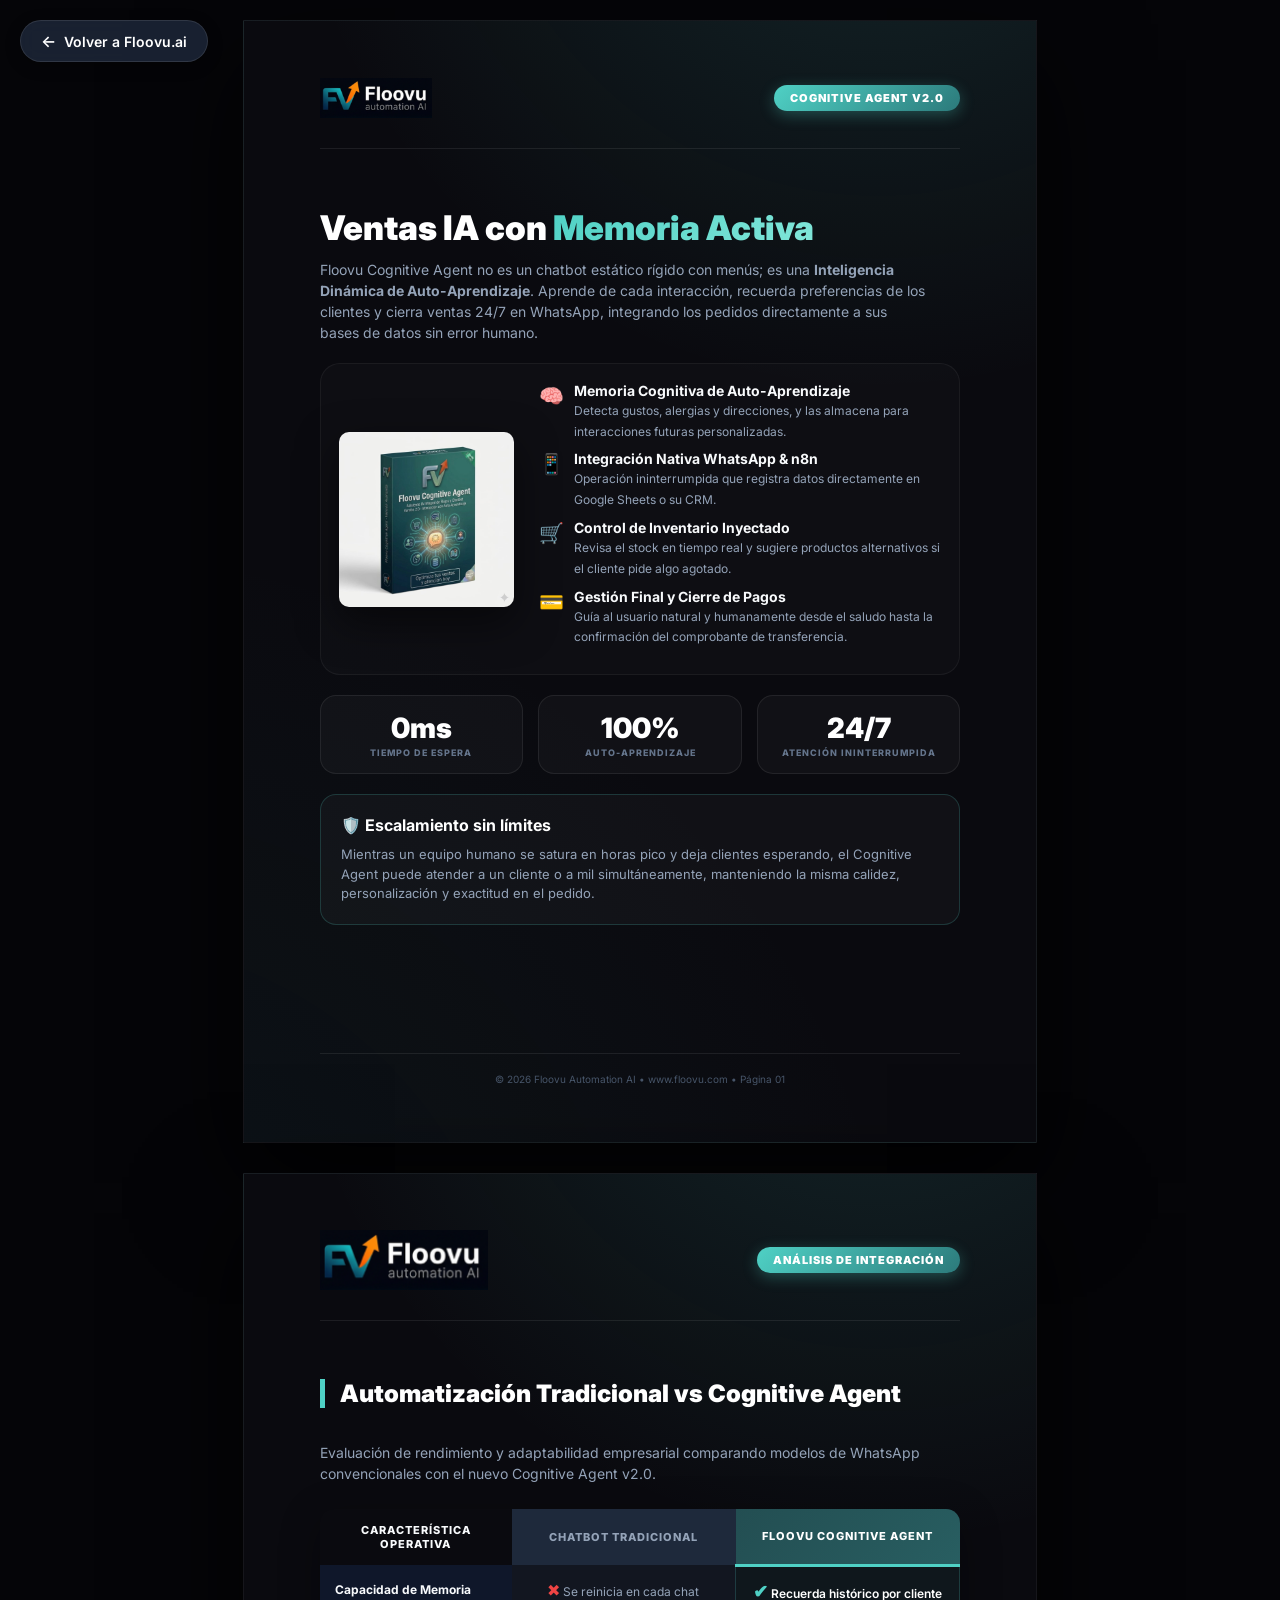
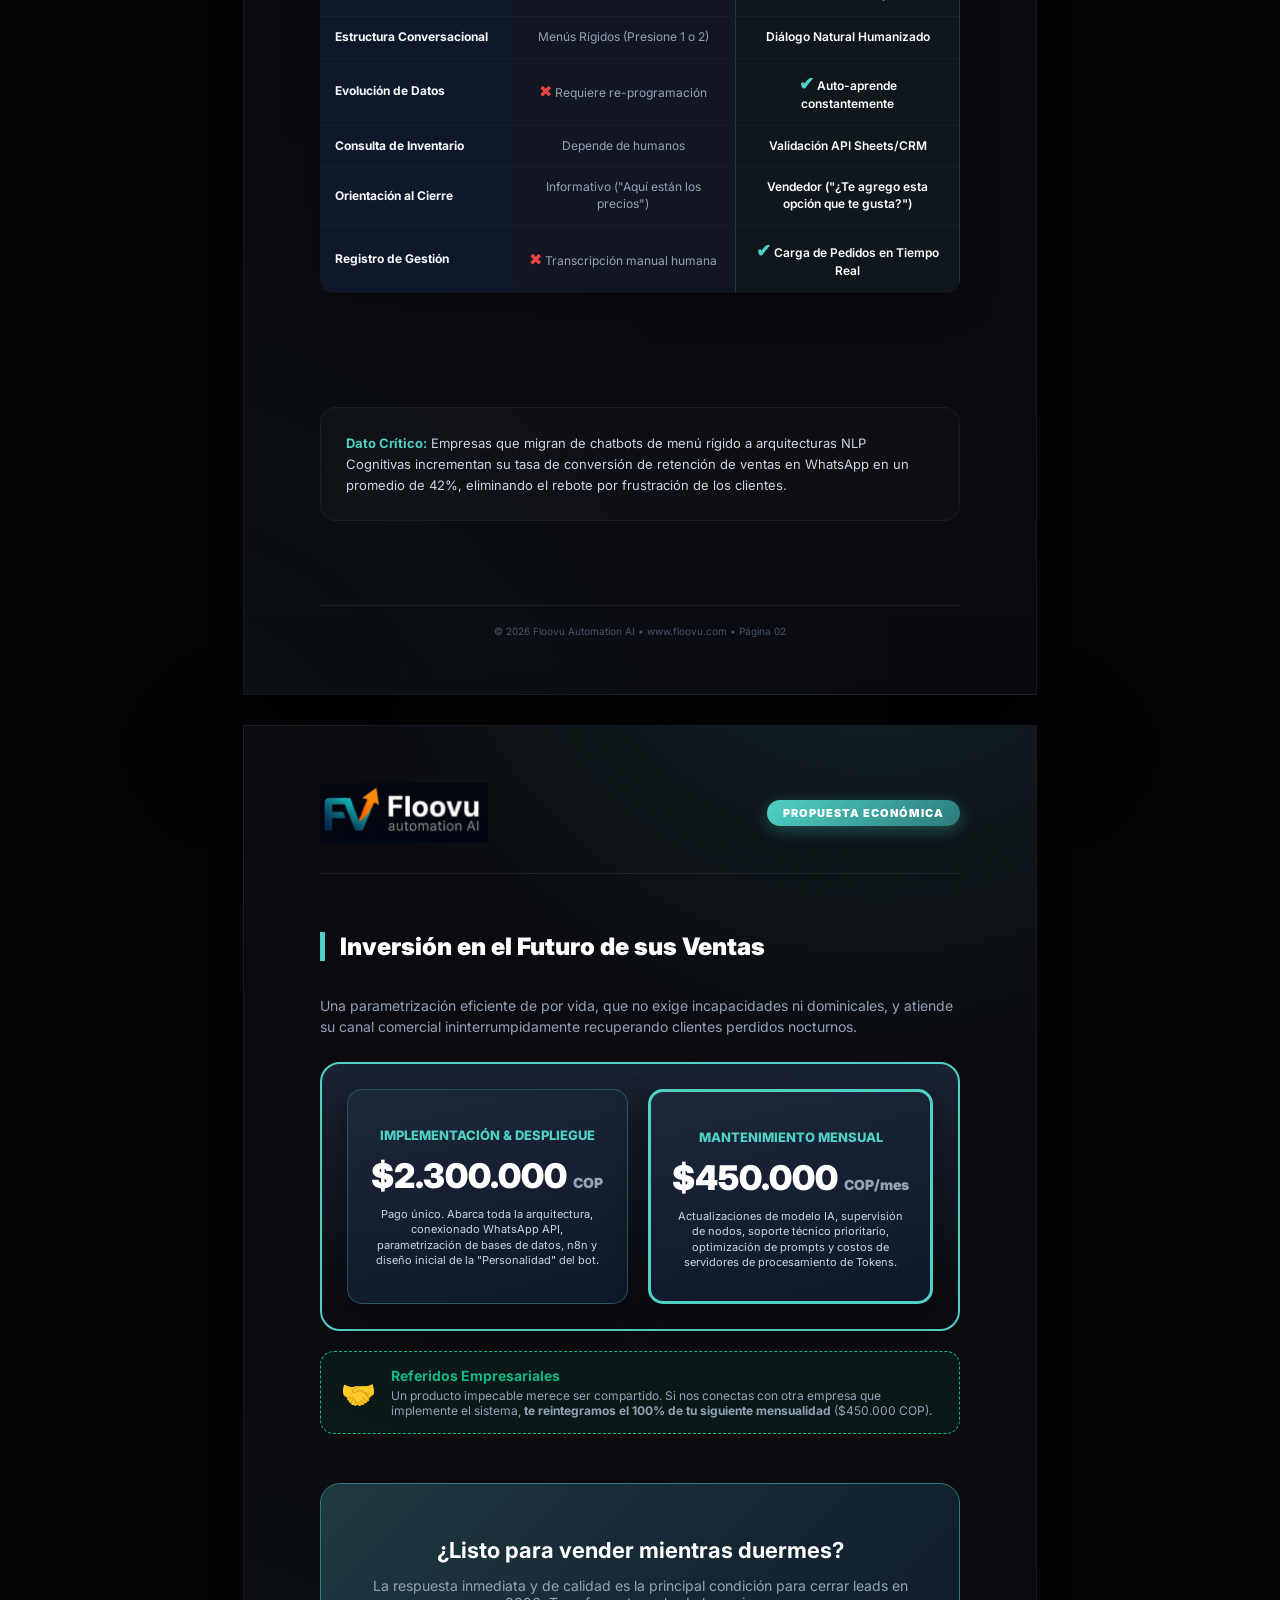
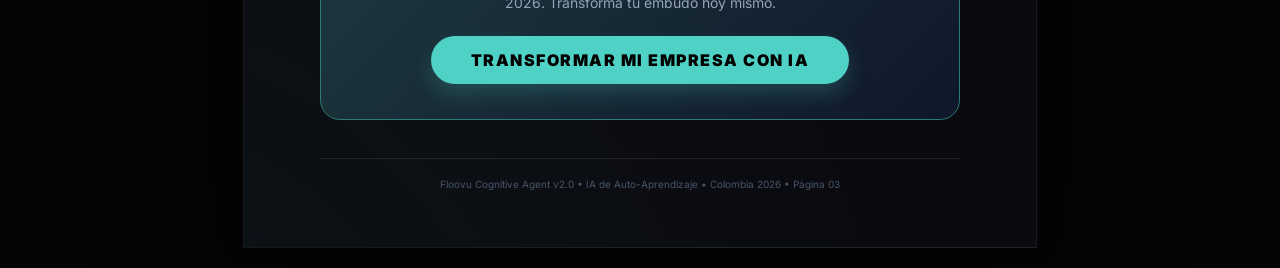
==== cognitive-agent.html @ 1f5cde5c "feat: añadir producto Cognitive Agent, nuevas imagenes, filtrar tarjetas interactivo en JS y espacia" ====
<!DOCTYPE html>
<html lang="es">

<head>
    <meta charset="UTF-8">
    <title>Floovu Cognitive Agent | Propuesta Comercial</title>
    <link rel="icon" type="image/png" href="images/favicon.png?v=2">
    <link rel="shortcut icon" href="images/favicon.png?v=2">
    <link rel="apple-touch-icon" href="images/favicon.png?v=2">
    <style>
        @import url('https://fonts.googleapis.com/css2?family=Inter:wght@300;400;600;700;800;900&display=swap');

        @page {
            size: A4;
            margin: 0;
        }

        * {
            box-sizing: border-box;
            -webkit-print-color-adjust: exact;
            print-color-adjust: exact;
        }

        body {
            margin: 0;
            padding: 20px;
            font-family: 'Inter', sans-serif;
            background-color: #050508;
            display: flex;
            flex-direction: column;
            align-items: center;
            gap: 30px;
        }

        .a4-container {
            width: 210mm;
            height: 297mm;
            background: #0a0a0f;
            position: relative;
            overflow: hidden;
            padding: 15mm 20mm;
            color: #e2e8f0;
            background-image:
                radial-gradient(circle at 80% -20%, rgba(79, 209, 197, 0.15) 0%, transparent 40%),
                radial-gradient(circle at -20% 120%, rgba(44, 122, 123, 0.1) 0%, transparent 50%);
            box-shadow: 0 40px 100px rgba(0, 0, 0, 0.8);
            page-break-after: always;
            break-after: page;
            display: flex;
            flex-direction: column;
            border: 1px solid rgba(255, 255, 255, 0.05);
        }

        .header {
            display: flex;
            justify-content: space-between;
            align-items: center;
            border-bottom: 1px solid rgba(255, 255, 255, 0.08);
            padding-bottom: 8mm;
            margin-bottom: 10mm;
        }

        .logo-main-img {
            height: 60px;
            width: auto;
            display: block;
        }

        .badge-pro {
            background: linear-gradient(135deg, #4FD1C5, #2C7A7B);
            color: #ffffff;
            padding: 6px 16px;
            border-radius: 30px;
            font-size: 11px;
            font-weight: 900;
            box-shadow: 0 4px 15px rgba(79, 209, 197, 0.3);
            letter-spacing: 1px;
            text-transform: uppercase;
        }

        .hero {
            margin-bottom: 20px;
        }

        .hero h1 {
            font-size: 34px;
            font-weight: 950;
            line-height: 1.1;
            margin-bottom: 12px;
            color: #ffffff;
        }

        .hero h1 span {
            background: linear-gradient(135deg, #4FD1C5, #81e6d9);
            -webkit-background-clip: text;
            background-clip: text;
            -webkit-text-fill-color: transparent;
        }

        .hero p {
            font-size: 14px;
            color: #94a3b8;
            max-width: 95%;
            line-height: 1.5;
            margin: 0;
        }

        .product-showcase {
            display: flex;
            gap: 25px;
            align-items: center;
            margin-bottom: 20px;
            background: rgba(255, 255, 255, 0.02);
            border: 1px solid rgba(255, 255, 255, 0.05);
            border-radius: 20px;
            padding: 18px;
        }

        .product-img {
            width: 175px;
            height: auto;
            border-radius: 10px;
            box-shadow: 0 15px 40px rgba(0, 0, 0, 0.5);
        }

        .features-list {
            flex: 1;
        }

        .feature-item {
            display: flex;
            align-items: flex-start;
            gap: 10px;
            margin-bottom: 10px;
        }

        .feature-icon {
            color: #4FD1C5;
            font-size: 20px;
            margin-top: 2px;
        }

        .feature-text b {
            color: #f8fafc;
            display: block;
            font-size: 14px;
        }

        .feature-text span {
            color: #94a3b8;
            font-size: 12px;
            line-height: 1.4;
        }

        .section-title {
            font-size: 24px;
            font-weight: 900;
            color: #ffffff;
            margin-bottom: 20px;
            border-left: 5px solid #4FD1C5;
            padding-left: 15px;
        }

        .comparison-table {
            width: 100%;
            border-collapse: collapse;
            border-radius: 14px;
            overflow: hidden;
            box-shadow: 0 10px 40px rgba(0, 0, 0, 0.3);
            margin-bottom: auto;
        }

        .comparison-table th {
            padding: 14px 10px;
            font-weight: 800;
            font-size: 11px;
            text-transform: uppercase;
            letter-spacing: 1px;
            text-align: center;
        }

        .comparison-table th.col-base {
            background: #1e293b;
            color: #94a3b8;
        }

        .comparison-table th.col-pro {
            background: linear-gradient(135deg, #234e52, #285e61);
            color: #ffffff;
            border-bottom: 3px solid #4FD1C5;
        }

        .comparison-table td {
            padding: 12px 15px;
            font-size: 12px;
            border-bottom: 1px solid rgba(255, 255, 255, 0.03);
            line-height: 1.4;
            vertical-align: middle;
        }

        .td-feature {
            background: #0f172a;
            color: #f8fafc;
            font-weight: 700;
            width: 30%;
        }

        .td-base {
            background: rgba(30, 41, 59, 0.4);
            color: #94a3b8;
            width: 35%;
            text-align: center;
        }

        .td-pro {
            background: rgba(35, 78, 82, 0.2);
            color: #ffffff;
            font-weight: 600;
            width: 35%;
            text-align: center;
            border-left: 1px solid rgba(79, 209, 197, 0.2);
            border-right: 1px solid rgba(79, 209, 197, 0.2);
        }

        .check-no {
            color: #ef4444;
            font-size: 16px;
        }

        .check-yes {
            color: #10b981;
            font-size: 16px;
        }

        .check-pro {
            color: #4FD1C5;
            font-size: 18px;
            font-weight: 900;
        }

        .metrics {
            display: flex;
            gap: 15px;
            margin-bottom: 20px;
        }

        .metric-card {
            background: rgba(255, 255, 255, 0.03);
            border: 1px solid rgba(255, 255, 255, 0.08);
            border-radius: 16px;
            padding: 15px;
            flex: 1;
            text-align: center;
        }

        .metric-card .value {
            font-size: 28px;
            font-weight: 900;
            color: #ffffff;
            margin-bottom: 2px;
        }

        .metric-card .label {
            font-size: 9px;
            color: #64748b;
            text-transform: uppercase;
            font-weight: 800;
            letter-spacing: 1px;
        }

        .pricing-section {
            background: linear-gradient(180deg, rgba(30, 41, 59, 0.8) 0%, rgba(15, 23, 42, 0) 100%);
            border: 2px solid #4FD1C5;
            border-radius: 20px;
            padding: 25px;
            margin-bottom: 20px;
            position: relative;
        }

        .pricing-grid {
            display: flex;
            gap: 20px;
        }

        .pricing-card {
            flex: 1;
            background: rgba(15, 23, 42, 0.7);
            border: 1px solid rgba(79, 209, 197, 0.3);
            border-radius: 15px;
            padding: 20px;
            text-align: center;
        }

        .pricing-card.main {
            background: linear-gradient(165deg, rgba(30, 41, 59, 0.9), rgba(15, 23, 42, 1));
            box-shadow: 0 10px 30px rgba(0, 0, 0, 0.4);
        }

        .pricing-card h4 {
            color: #4FD1C5;
            font-size: 13px;
            text-transform: uppercase;
            margin-bottom: 12px;
            font-weight: 800;
        }

        .pricing-price {
            font-size: 34px;
            font-weight: 950;
            color: #ffffff;
            margin-bottom: 10px;
        }

        .pricing-price span {
            font-size: 14px;
            color: #94a3b8;
        }

        .pricing-desc {
            font-size: 11px;
            color: #cbd5e1;
            line-height: 1.4;
        }

        .referral-box {
            background: rgba(16, 185, 129, 0.08);
            border: 1px dashed #10b981;
            border-radius: 14px;
            padding: 15px 20px;
            display: flex;
            align-items: center;
            gap: 15px;
            margin-bottom: 20px;
        }

        .footer {
            margin-top: auto;
            text-align: center;
            padding-top: 5mm;
            border-top: 1px solid rgba(255, 255, 255, 0.08);
            font-size: 10px;
            color: #475569;
        }

        @media print {
            body {
                padding: 0;
                background-color: transparent;
            }

            .a4-container {
                box-shadow: none;
            }
        }
    </style>
</head>

<body>

    <!-- ==================== PÁGINA 1: PRESENTACIÓN Y FEATURES ==================== -->
    <div class="a4-container">

        <!-- Botón Volver Flotante -->
        <a href="index.html"
            style="position: fixed; top: 20px; left: 20px; z-index: 1000; background: rgba(30, 41, 59, 0.8); backdrop-filter: blur(10px); color: #fff; padding: 10px 20px; border-radius: 50px; text-decoration: none; font-size: 14px; font-weight: 600; border: 1px solid rgba(255, 255, 255, 0.1); display: flex; align-items: center; gap: 8px; box-shadow: 0 4px 15px rgba(0,0,0,0.3); transition: all 0.3s;"
            onmouseover="this.style.background='rgba(44, 122, 123, 0.4)'; this.style.borderColor='rgba(79, 209, 197, 0.4)';"
            onmouseout="this.style.background='rgba(30, 41, 59, 0.8)'; this.style.borderColor='rgba(255, 255, 255, 0.1)';">
            <span style="font-size: 16px;">←</span> Volver a Floovu.ai
        </a>

        <div class="header">
            <img src="images/logo.png" alt="Floovu AI" class="logo-main-img" style="height: 40px; width: auto;">
            <span class="badge-pro">Cognitive Agent v2.0</span>
        </div>

        <div class="hero">
            <h1>Ventas IA con <span>Memoria Activa</span></h1>
            <p>Floovu Cognitive Agent no es un chatbot estático rígido con menús; es una <b>Inteligencia Dinámica de Auto-Aprendizaje</b>. Aprende de cada interacción, recuerda preferencias de los clientes y cierra ventas 24/7 en WhatsApp, integrando los pedidos directamente a sus bases de datos sin error humano.</p>
        </div>

        <div class="product-showcase">
            <img src="images/cognitive-agent.jpg" alt="Floovu Cognitive Agent" class="product-img" />
            <div class="features-list">
                <div class="feature-item">
                    <span class="feature-icon">🧠</span>
                    <div class="feature-text">
                        <b>Memoria Cognitiva de Auto-Aprendizaje</b>
                        <span>Detecta gustos, alergias y direcciones, y las almacena para interacciones futuras personalizadas.</span>
                    </div>
                </div>
                <div class="feature-item">
                    <span class="feature-icon">📱</span>
                    <div class="feature-text">
                        <b>Integración Nativa WhatsApp & n8n</b>
                        <span>Operación ininterrumpida que registra datos directamente en Google Sheets o su CRM.</span>
                    </div>
                </div>
                <div class="feature-item">
                    <span class="feature-icon">🛒</span>
                    <div class="feature-text">
                        <b>Control de Inventario Inyectado</b>
                        <span>Revisa el stock en tiempo real y sugiere productos alternativos si el cliente pide algo agotado.</span>
                    </div>
                </div>
                <div class="feature-item">
                    <span class="feature-icon">💳</span>
                    <div class="feature-text">
                        <b>Gestión Final y Cierre de Pagos</b>
                        <span>Guía al usuario natural y humanamente desde el saludo hasta la confirmación del comprobante de transferencia.</span>
                    </div>
                </div>
            </div>
        </div>

        <div class="metrics">
            <div class="metric-card">
                <div class="value">0ms</div>
                <div class="label">Tiempo de Espera</div>
            </div>
            <div class="metric-card">
                <div class="value">100%</div>
                <div class="label">Auto-Aprendizaje</div>
            </div>
            <div class="metric-card">
                <div class="value">24/7</div>
                <div class="label">Atención Ininterrumpida</div>
            </div>
        </div>

        <div
            style="background: rgba(255,255,255,0.03); padding: 20px; border-radius: 16px; border: 1px solid rgba(79, 209, 197, 0.2);">
            <h3 style="color: #ffffff; font-size: 16px; margin: 0 0 10px 0;">🛡️ Escalamiento sin límites</h3>
            <p style="font-size: 13px; color: #94a3b8; line-height: 1.5; margin: 0;">
                Mientras un equipo humano se satura en horas pico y deja clientes esperando, el Cognitive Agent puede atender a un cliente o a mil simultáneamente, manteniendo la misma calidez, personalización y exactitud en el pedido.
            </p>
        </div>

        <div class="footer" style="margin-top: auto;">
            © 2026 Floovu Automation AI • www.floovu.com • Página 01
        </div>
    </div>

    <!-- ==================== PÁGINA 2: COMPARATIVA ==================== -->
    <div class="a4-container">
        <div class="header">
            <img src="images/logo.png" alt="Floovu AI" class="logo-main-img" style="height: 60px; width: auto;">
            <span class="badge-pro">Análisis de Integración</span>
        </div>

        <h2 class="section-title">Automatización Tradicional vs Cognitive Agent</h2>
        <p style="color: #94a3b8; font-size: 14px; margin-bottom: 25px; line-height: 1.5;">Evaluación de rendimiento y adaptabilidad empresarial comparando modelos de WhatsApp convencionales con el nuevo Cognitive Agent v2.0.</p>

        <table class="comparison-table">
            <thead>
                <tr>
                    <th class="td-feature" style="background: transparent;">Característica Operativa</th>
                    <th class="col-base">Chatbot Tradicional</th>
                    <th class="col-pro">Floovu Cognitive Agent</th>
                </tr>
            </thead>
            <tbody>
                <tr>
                    <td class="td-feature">Capacidad de Memoria</td>
                    <td class="td-base"><span class="check-no">✖</span> Se reinicia en cada chat</td>
                    <td class="td-pro"><span class="check-pro">✔</span> Recuerda histórico por cliente</td>
                </tr>
                <tr>
                    <td class="td-feature">Estructura Conversacional</td>
                    <td class="td-base">Menús Rígidos (Presione 1 o 2)</td>
                    <td class="td-pro">Diálogo Natural Humanizado</td>
                </tr>
                <tr>
                    <td class="td-feature">Evolución de Datos</td>
                    <td class="td-base"><span class="check-no">✖</span> Requiere re-programación</td>
                    <td class="td-pro"><span class="check-pro">✔</span> Auto-aprende constantemente</td>
                </tr>
                <tr>
                    <td class="td-feature">Consulta de Inventario</td>
                    <td class="td-base">Depende de humanos</td>
                    <td class="td-pro">Validación API Sheets/CRM</td>
                </tr>
                <tr>
                    <td class="td-feature">Orientación al Cierre</td>
                    <td class="td-base">Informativo ("Aquí están los precios")</td>
                    <td class="td-pro">Vendedor ("¿Te agrego esta opción que te gusta?")</td>
                </tr>
                <tr>
                    <td class="td-feature">Registro de Gestión</td>
                    <td class="td-base"><span class="check-no">✖</span> Transcripción manual humana</td>
                    <td class="td-pro"><span class="check-pro">✔</span> Carga de Pedidos en Tiempo Real</td>
                </tr>
            </tbody>
        </table>

        <div
            style="margin-top: 30px; background: rgba(255,255,255,0.02); border: 1px solid rgba(255,255,255,0.05); padding: 25px; border-radius: 16px;">
            <p style="color: #cbd5e1; font-size: 13px; line-height: 1.6; margin: 0;">
                <b style="color: #4FD1C5;">Dato Crítico:</b> Empresas que migran de chatbots de menú rígido a arquitecturas NLP Cognitivas incrementan su tasa de conversión de retención de ventas en WhatsApp en un promedio de 42%, eliminando el rebote por frustración de los clientes.
            </p>
        </div>

        <div class="footer" style="margin-top: auto;">
            © 2026 Floovu Automation AI • www.floovu.com • Página 02
        </div>
    </div>

    <!-- ==================== PÁGINA 3: INVERSIÓN ==================== -->
    <div class="a4-container">
        <div class="header">
            <img src="images/logo.png" alt="Floovu AI" class="logo-main-img" style="height: 60px; width: auto;">
            <span class="badge-pro">Propuesta Económica</span>
        </div>

        <h2 class="section-title" style="border-left-color: #4FD1C5;">Inversión en el Futuro de sus Ventas</h2>
        <p style="color: #94a3b8; font-size: 14px; margin-bottom: 25px; line-height: 1.5;">Una parametrización eficiente de por vida, que no exige incapacidades ni dominicales, y atiende su canal comercial ininterrumpidamente recuperando clientes perdidos nocturnos.</p>

        <div class="pricing-section">
            <div class="pricing-grid">
                <div class="pricing-card main">
                    <h4>Implementación & Despliegue</h4>
                    <div class="pricing-price">$2.300.000 <span>COP</span></div>
                    <p class="pricing-desc">
                        Pago único. Abarca toda la arquitectura, conexionado WhatsApp API, parametrización de bases de datos, n8n y diseño inicial de la "Personalidad" del bot.
                    </p>
                </div>
                <div class="pricing-card main" style="border-width: 3px; border-color: #4FD1C5;">
                    <h4>Mantenimiento Mensual</h4>
                    <div class="pricing-price">$450.000 <span>COP/mes</span></div>
                    <p class="pricing-desc">
                        Actualizaciones de modelo IA, supervisión de nodos, soporte técnico prioritario, optimización de prompts y costos de servidores de procesamiento de Tokens.
                    </p>
                </div>
            </div>
        </div>

        <div class="referral-box" style="margin-bottom: 30px;">
            <div style="font-size: 28px;">🤝</div>
            <div>
                <h4 style="color: #10b981; font-size: 14px; margin: 0 0 4px 0;">Referidos Empresariales</h4>
                <p style="color: #94a3b8; font-size: 12px; margin: 0;">Un producto impecable merece ser compartido. Si nos conectas con otra empresa que implemente el sistema, <b>te reintegramos el 100% de tu siguiente mensualidad</b> ($450.000 COP).
                </p>
            </div>
        </div>

        <div
            style="background: linear-gradient(135deg, #1E3A3F, #0f172a); border-radius: 20px; padding: 35px; text-align: center; border: 1px solid #2C7A7B; margin-top: auto; margin-bottom: 20px;">
            <h2 style="color: #ffffff; font-size: 22px; margin-bottom: 12px;">¿Listo para vender mientras duermes?</h2>
            <p style="color: #94a3b8; font-size: 14px; margin-bottom: 25px;">La respuesta inmediata y de calidad es la principal condición para cerrar leads en 2026. Transforma tu embudo hoy mismo.</p>
            <a href="index.html#contacto"
                style="display:inline-block; padding: 14px 40px; background: #4FD1C5; color: #000; font-weight: 900; border-radius: 50px; text-transform: uppercase; letter-spacing: 1.5px; box-shadow: 0 10px 20px rgba(79, 209, 197, 0.2); text-decoration: none;">
                Transformar mi Empresa con IA</a>
        </div>

        <div class="footer" style="margin-top: auto;">
            Floovu Cognitive Agent v2.0 • IA de Auto-Aprendizaje • Colombia 2026 • Página 03
        </div>
    </div>

</body>

</html>
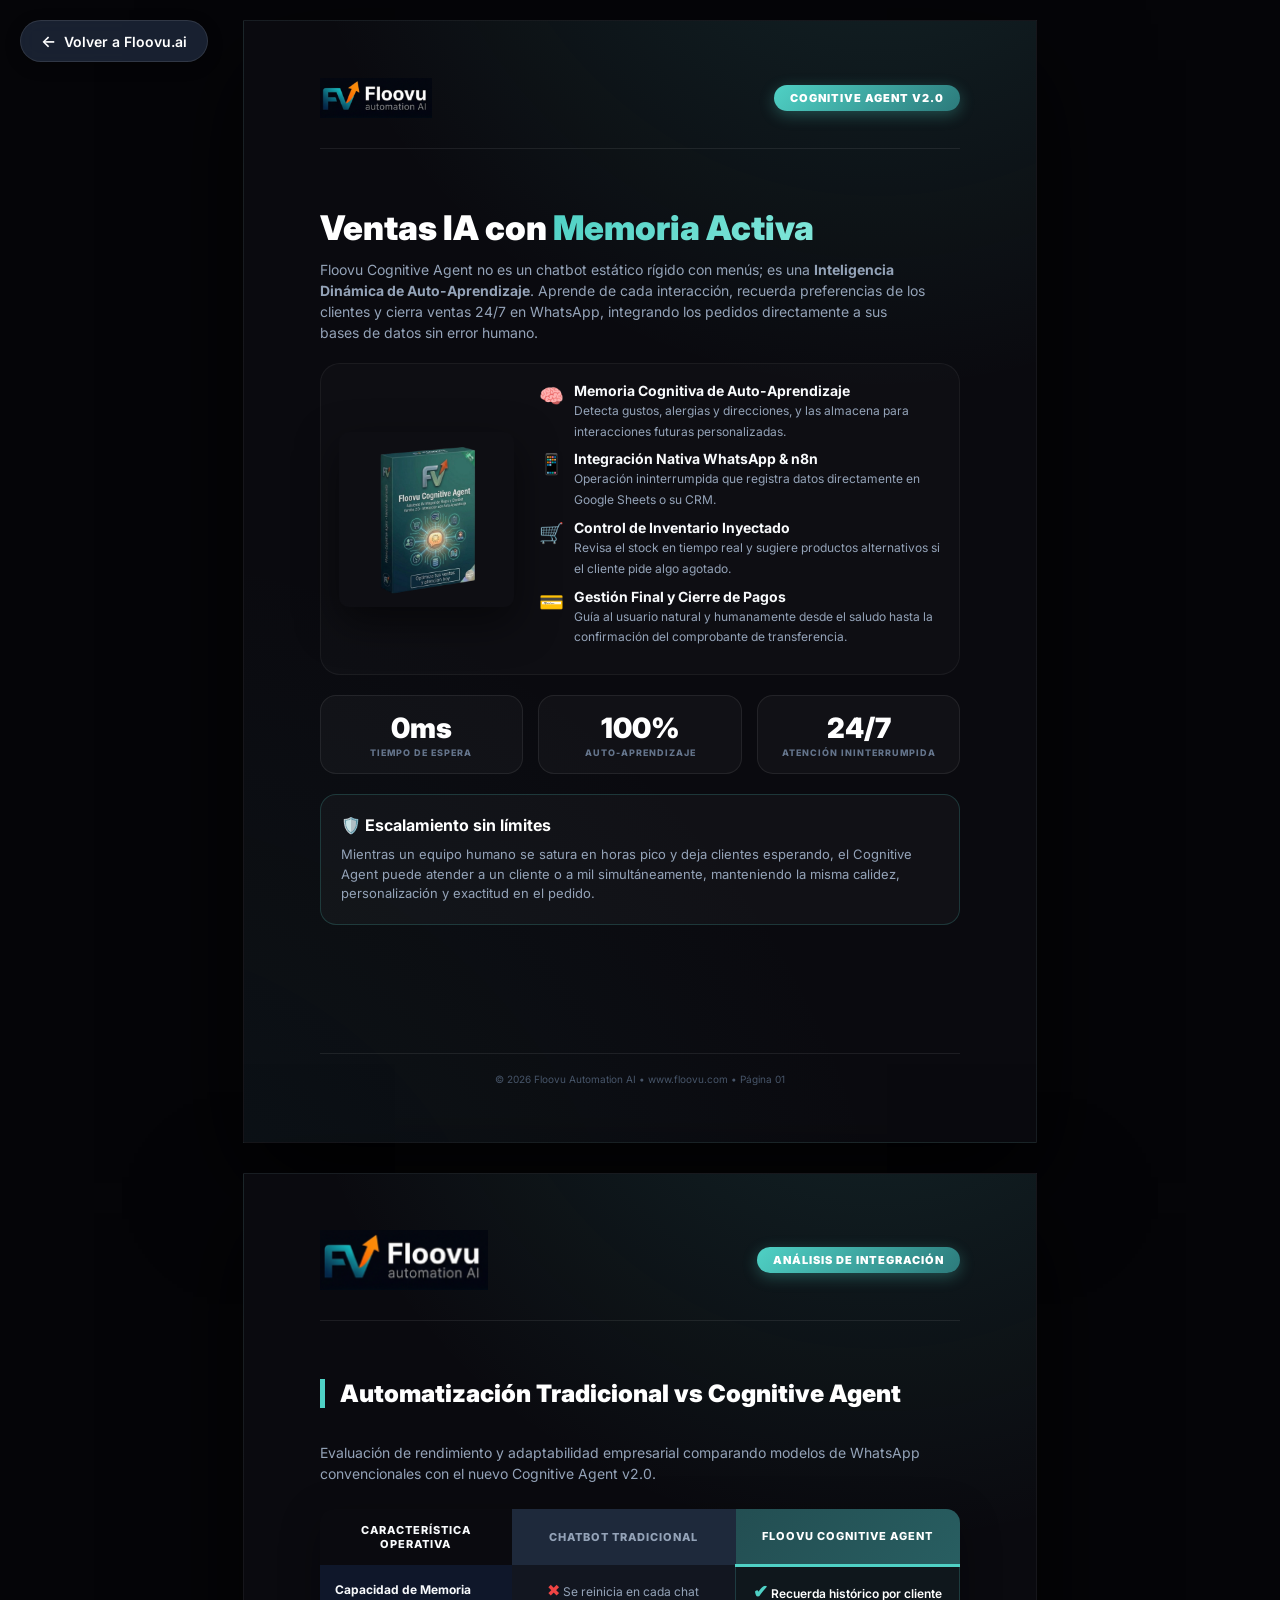
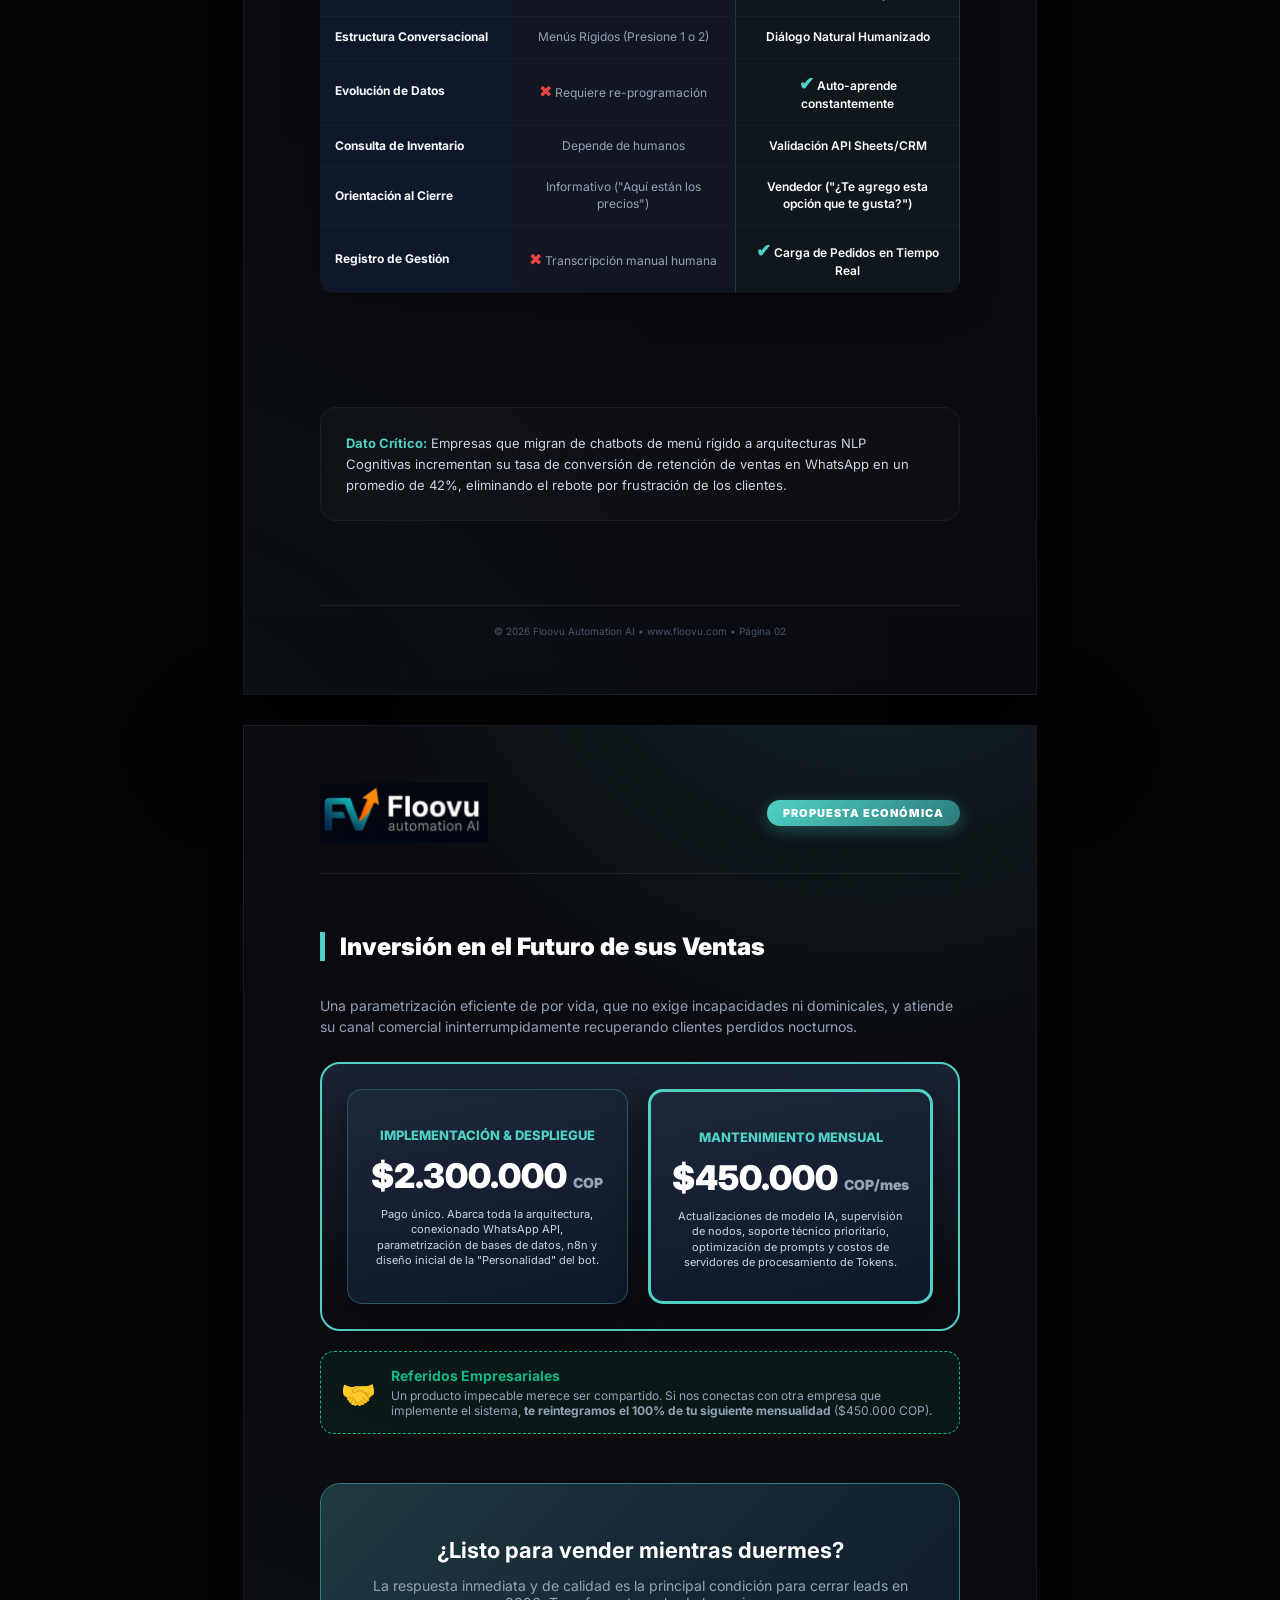
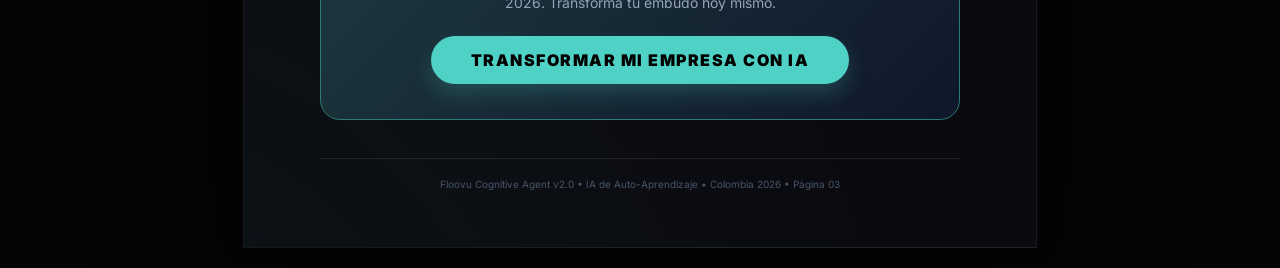
==== commit e9c4c6b9: "fix: cambiar imagen cognitive agent por transparente" ====
--- a/cognitive-agent.html
+++ b/cognitive-agent.html
@@ -379,7 +379,7 @@
         </div>
 
         <div class="product-showcase">
-            <img src="images/cognitive-agent.jpg" alt="Floovu Cognitive Agent" class="product-img" />
+            <img src="images/cognitive-agent.png" alt="Floovu Cognitive Agent" class="product-img" style="object-fit: contain; max-height: 250px;" />
             <div class="features-list">
                 <div class="feature-item">
                     <span class="feature-icon">🧠</span>
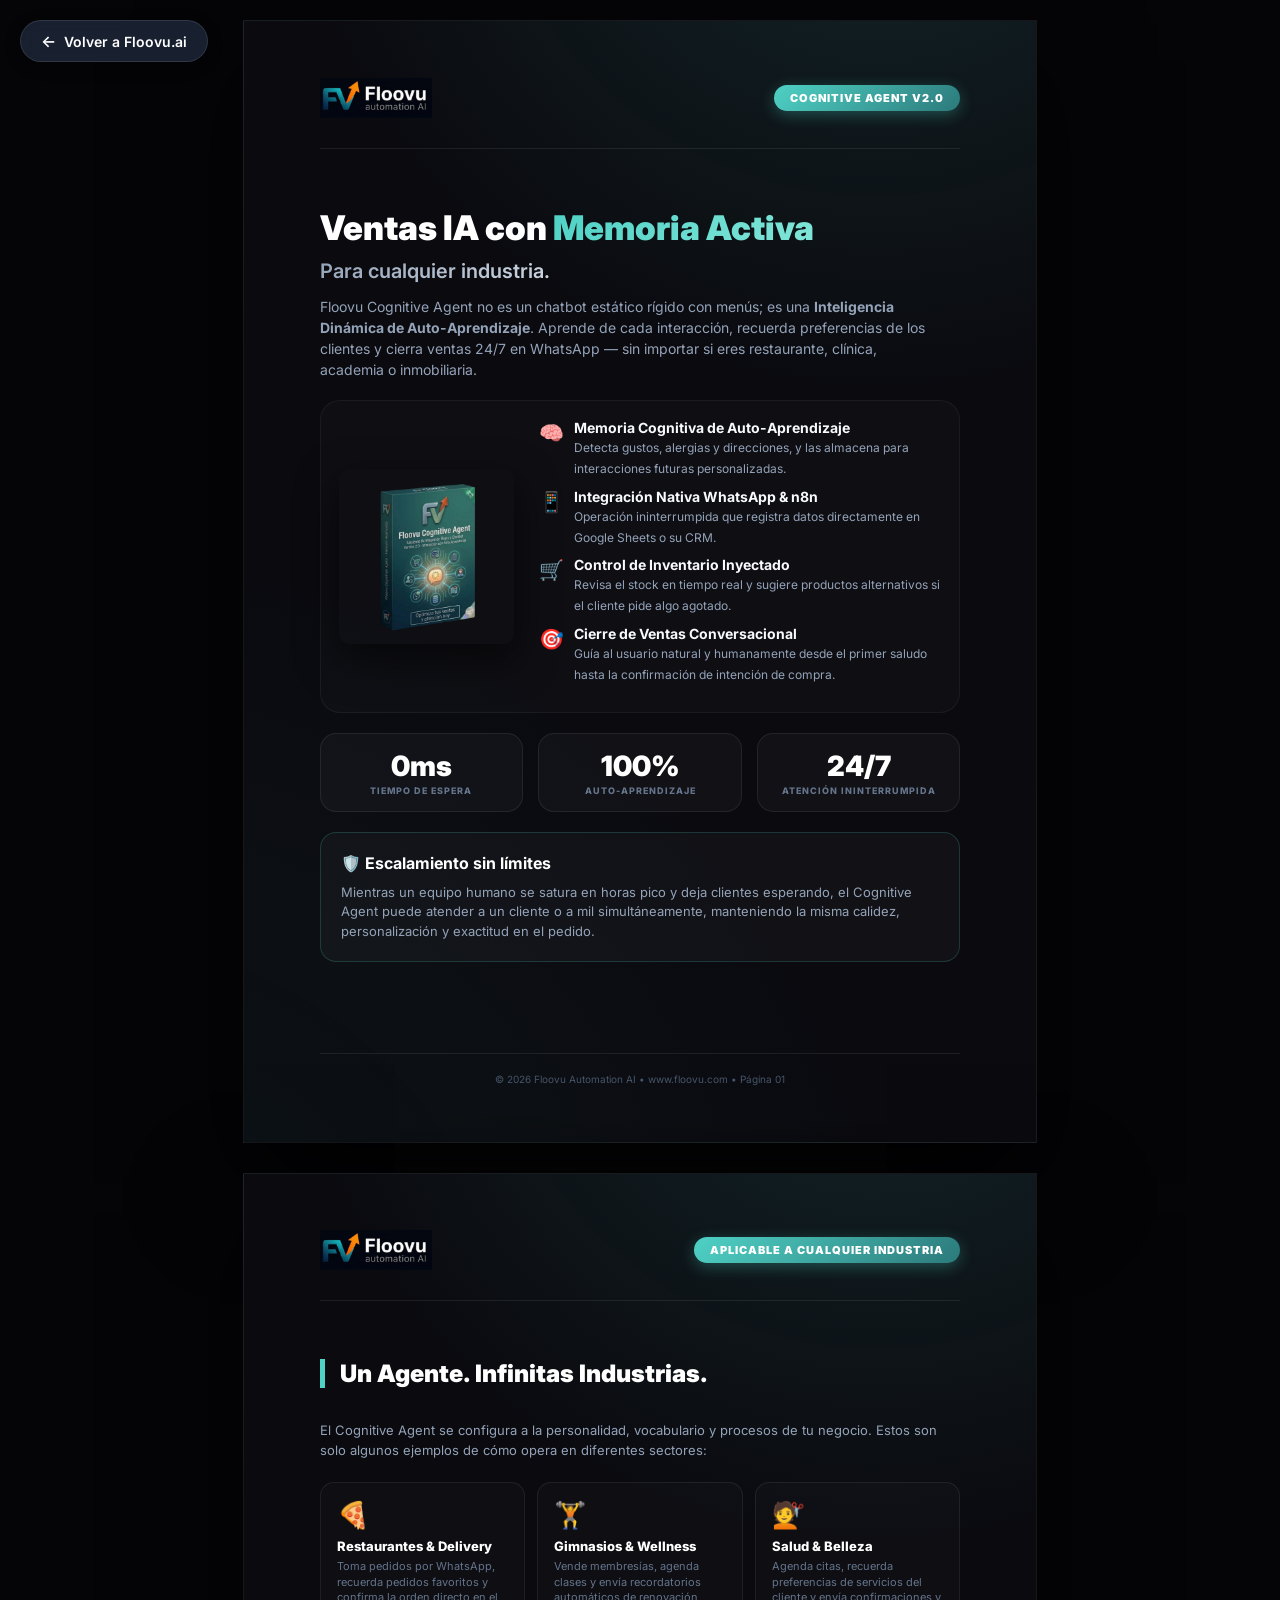
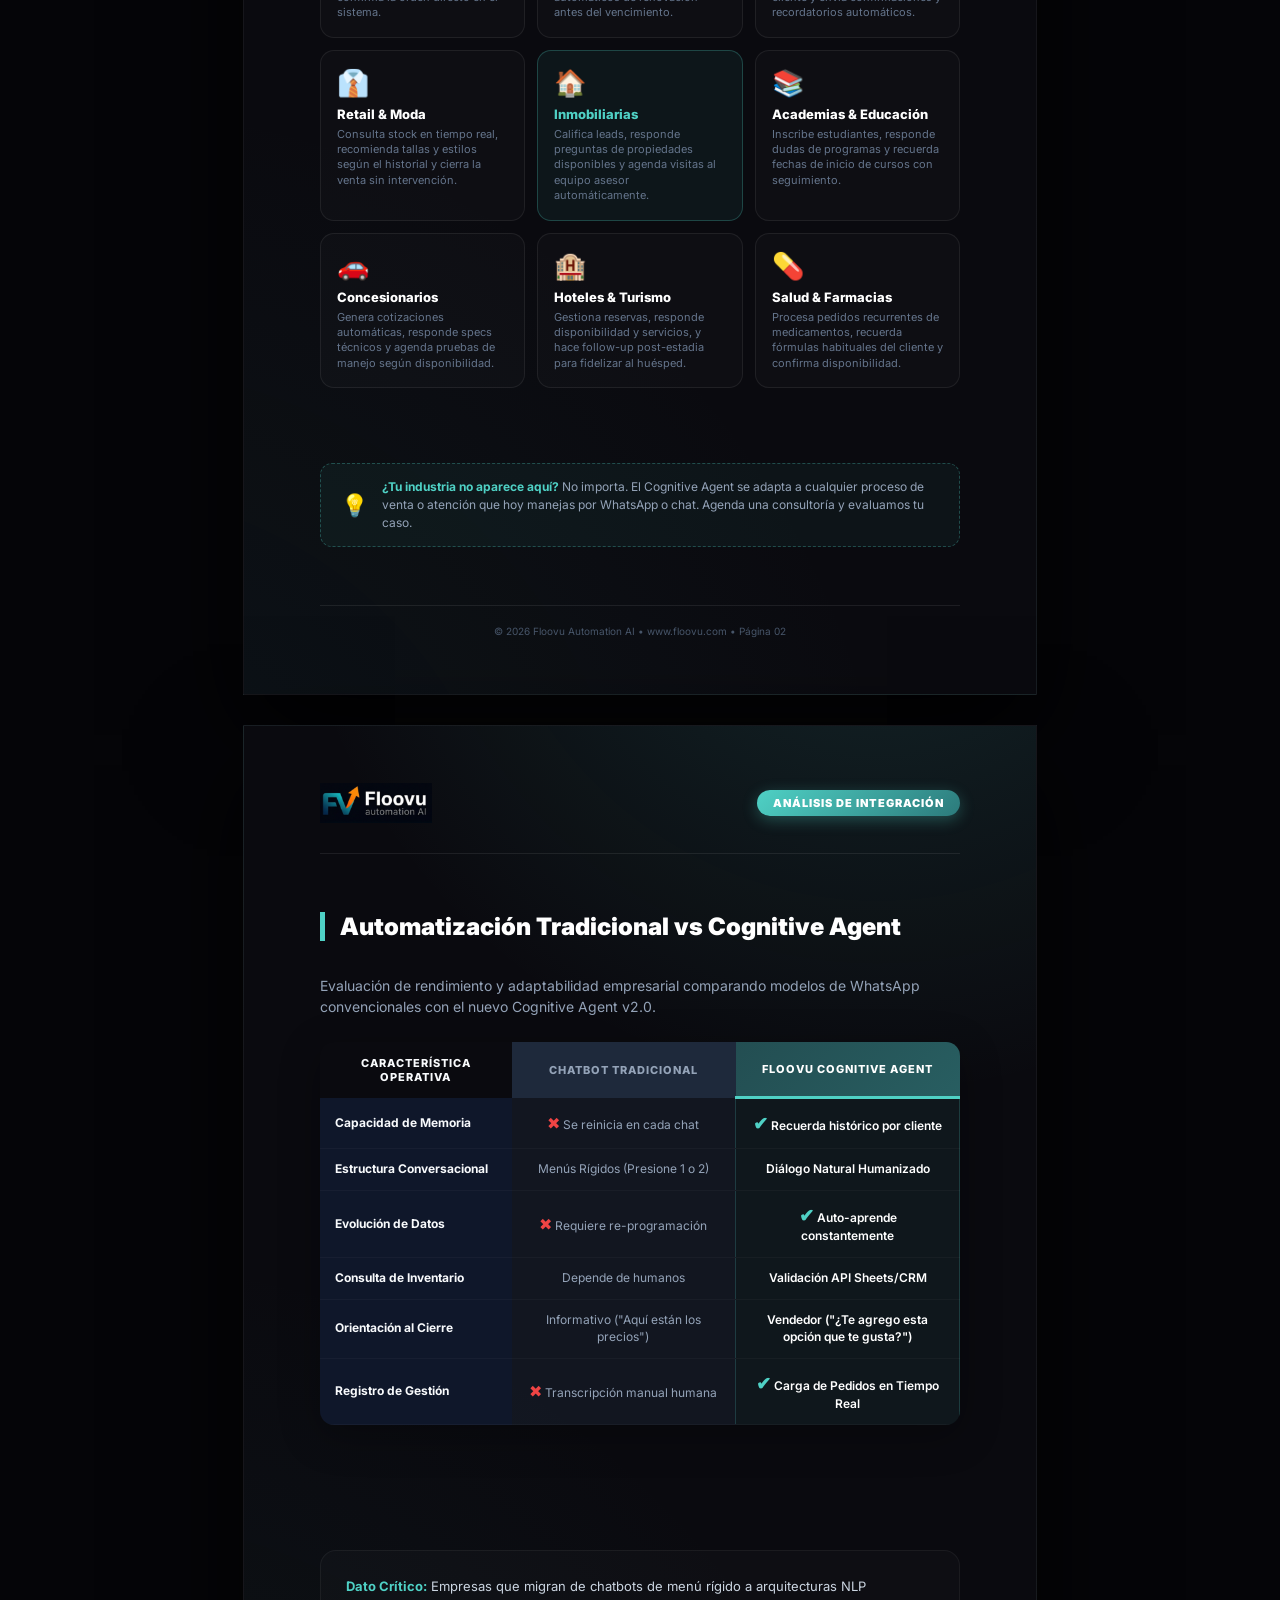
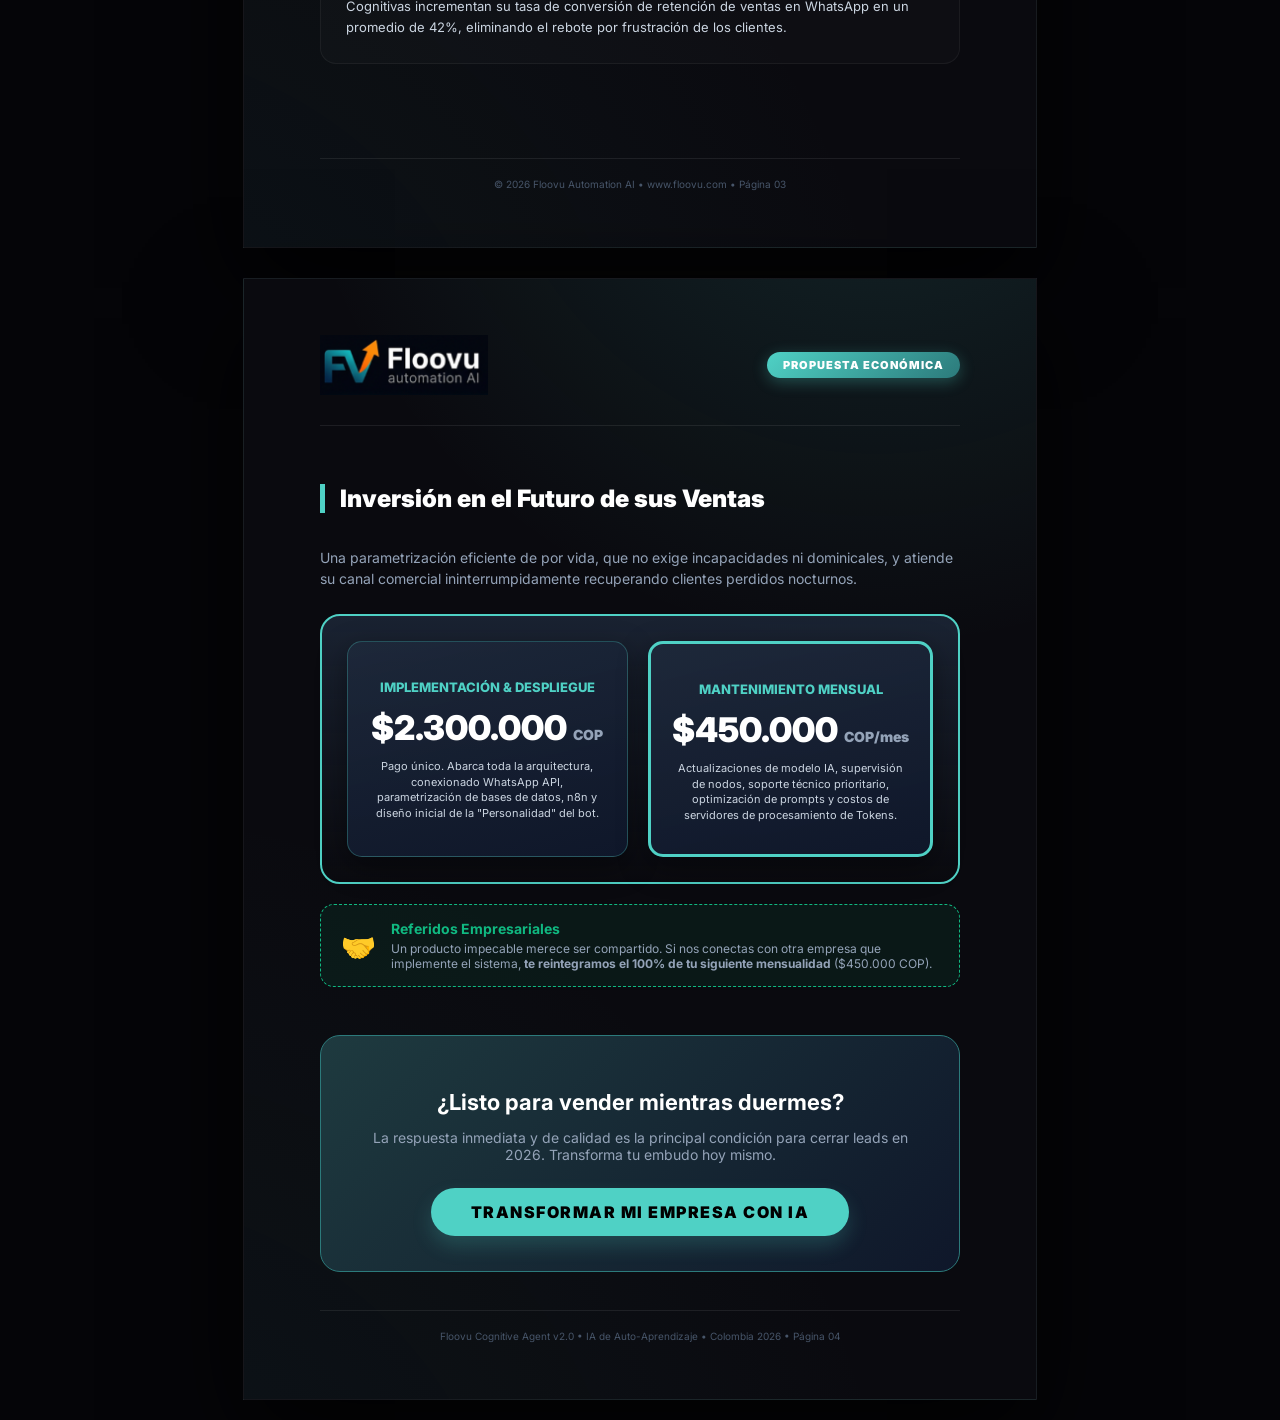
==== commit dffb846d: "Add files via upload" ====
--- a/cognitive-agent.html
+++ b/cognitive-agent.html
@@ -374,8 +374,8 @@
         </div>
 
         <div class="hero">
-            <h1>Ventas IA con <span>Memoria Activa</span></h1>
-            <p>Floovu Cognitive Agent no es un chatbot estático rígido con menús; es una <b>Inteligencia Dinámica de Auto-Aprendizaje</b>. Aprende de cada interacción, recuerda preferencias de los clientes y cierra ventas 24/7 en WhatsApp, integrando los pedidos directamente a sus bases de datos sin error humano.</p>
+            <h1>Ventas IA con <span>Memoria Activa</span><br><span style="font-size:20px; font-weight:600; background: linear-gradient(135deg,#94a3b8,#cbd5e1); -webkit-background-clip:text; background-clip:text; -webkit-text-fill-color:transparent;">Para cualquier industria.</span></h1>
+            <p>Floovu Cognitive Agent no es un chatbot estático rígido con menús; es una <b>Inteligencia Dinámica de Auto-Aprendizaje</b>. Aprende de cada interacción, recuerda preferencias de los clientes y cierra ventas 24/7 en WhatsApp — sin importar si eres restaurante, clínica, academia o inmobiliaria.</p>
         </div>
 
         <div class="product-showcase">
@@ -403,10 +403,10 @@
                     </div>
                 </div>
                 <div class="feature-item">
-                    <span class="feature-icon">💳</span>
+                    <span class="feature-icon">🎯</span>
                     <div class="feature-text">
-                        <b>Gestión Final y Cierre de Pagos</b>
-                        <span>Guía al usuario natural y humanamente desde el saludo hasta la confirmación del comprobante de transferencia.</span>
+                        <b>Cierre de Ventas Conversacional</b>
+                        <span>Guía al usuario natural y humanamente desde el primer saludo hasta la confirmación de intención de compra.</span>
                     </div>
                 </div>
             </div>
@@ -440,10 +440,88 @@
         </div>
     </div>
 
-    <!-- ==================== PÁGINA 2: COMPARATIVA ==================== -->
+    <!-- ==================== PÁGINA 2: CASOS DE USO POR INDUSTRIA ==================== -->
     <div class="a4-container">
         <div class="header">
-            <img src="images/logo.png" alt="Floovu AI" class="logo-main-img" style="height: 60px; width: auto;">
+            <img src="images/logo.png" alt="Floovu AI" class="logo-main-img" style="height: 40px; width: auto;">
+            <span class="badge-pro">Aplicable a Cualquier Industria</span>
+        </div>
+
+        <h2 class="section-title">Un Agente. Infinitas Industrias.</h2>
+        <p style="color: #94a3b8; font-size: 13px; margin-bottom: 22px; line-height: 1.5;">El Cognitive Agent se configura a la personalidad, vocabulario y procesos de tu negocio. Estos son solo algunos ejemplos de cómo opera en diferentes sectores:</p>
+
+        <div style="display: grid; grid-template-columns: 1fr 1fr 1fr; gap: 12px; margin-bottom: auto;">
+
+            <div style="background: rgba(255,255,255,0.02); border: 1px solid rgba(255,255,255,0.07); border-radius: 14px; padding: 16px;">
+                <div style="font-size: 26px; margin-bottom: 8px;">🍕</div>
+                <h4 style="color: #fff; font-size: 13px; font-weight: 800; margin: 0 0 5px;">Restaurantes & Delivery</h4>
+                <p style="color: #64748b; font-size: 11px; margin: 0; line-height: 1.4;">Toma pedidos por WhatsApp, recuerda pedidos favoritos y confirma la orden directo en el sistema.</p>
+            </div>
+
+            <div style="background: rgba(255,255,255,0.02); border: 1px solid rgba(255,255,255,0.07); border-radius: 14px; padding: 16px;">
+                <div style="font-size: 26px; margin-bottom: 8px;">🏋️</div>
+                <h4 style="color: #fff; font-size: 13px; font-weight: 800; margin: 0 0 5px;">Gimnasios & Wellness</h4>
+                <p style="color: #64748b; font-size: 11px; margin: 0; line-height: 1.4;">Vende membresías, agenda clases y envía recordatorios automáticos de renovación antes del vencimiento.</p>
+            </div>
+
+            <div style="background: rgba(255,255,255,0.02); border: 1px solid rgba(255,255,255,0.07); border-radius: 14px; padding: 16px;">
+                <div style="font-size: 26px; margin-bottom: 8px;">💇</div>
+                <h4 style="color: #fff; font-size: 13px; font-weight: 800; margin: 0 0 5px;">Salud & Belleza</h4>
+                <p style="color: #64748b; font-size: 11px; margin: 0; line-height: 1.4;">Agenda citas, recuerda preferencias de servicios del cliente y envía confirmaciones y recordatorios automáticos.</p>
+            </div>
+
+            <div style="background: rgba(255,255,255,0.02); border: 1px solid rgba(255,255,255,0.07); border-radius: 14px; padding: 16px;">
+                <div style="font-size: 26px; margin-bottom: 8px;">👔</div>
+                <h4 style="color: #fff; font-size: 13px; font-weight: 800; margin: 0 0 5px;">Retail & Moda</h4>
+                <p style="color: #64748b; font-size: 11px; margin: 0; line-height: 1.4;">Consulta stock en tiempo real, recomienda tallas y estilos según el historial y cierra la venta sin intervención.</p>
+            </div>
+
+            <div style="background: rgba(79,209,197,0.06); border: 1px solid rgba(79,209,197,0.25); border-radius: 14px; padding: 16px; position: relative;">
+                <div style="font-size: 26px; margin-bottom: 8px;">🏠</div>
+                <h4 style="color: #4FD1C5; font-size: 13px; font-weight: 800; margin: 0 0 5px;">Inmobiliarias</h4>
+                <p style="color: #64748b; font-size: 11px; margin: 0; line-height: 1.4;">Califica leads, responde preguntas de propiedades disponibles y agenda visitas al equipo asesor automáticamente.</p>
+            </div>
+
+            <div style="background: rgba(255,255,255,0.02); border: 1px solid rgba(255,255,255,0.07); border-radius: 14px; padding: 16px;">
+                <div style="font-size: 26px; margin-bottom: 8px;">📚</div>
+                <h4 style="color: #fff; font-size: 13px; font-weight: 800; margin: 0 0 5px;">Academias & Educación</h4>
+                <p style="color: #64748b; font-size: 11px; margin: 0; line-height: 1.4;">Inscribe estudiantes, responde dudas de programas y recuerda fechas de inicio de cursos con seguimiento.</p>
+            </div>
+
+            <div style="background: rgba(255,255,255,0.02); border: 1px solid rgba(255,255,255,0.07); border-radius: 14px; padding: 16px;">
+                <div style="font-size: 26px; margin-bottom: 8px;">🚗</div>
+                <h4 style="color: #fff; font-size: 13px; font-weight: 800; margin: 0 0 5px;">Concesionarios</h4>
+                <p style="color: #64748b; font-size: 11px; margin: 0; line-height: 1.4;">Genera cotizaciones automáticas, responde specs técnicos y agenda pruebas de manejo según disponibilidad.</p>
+            </div>
+
+            <div style="background: rgba(255,255,255,0.02); border: 1px solid rgba(255,255,255,0.07); border-radius: 14px; padding: 16px;">
+                <div style="font-size: 26px; margin-bottom: 8px;">🏨</div>
+                <h4 style="color: #fff; font-size: 13px; font-weight: 800; margin: 0 0 5px;">Hoteles & Turismo</h4>
+                <p style="color: #64748b; font-size: 11px; margin: 0; line-height: 1.4;">Gestiona reservas, responde disponibilidad y servicios, y hace follow-up post-estadia para fidelizar al huésped.</p>
+            </div>
+
+            <div style="background: rgba(255,255,255,0.02); border: 1px solid rgba(255,255,255,0.07); border-radius: 14px; padding: 16px;">
+                <div style="font-size: 26px; margin-bottom: 8px;">💊</div>
+                <h4 style="color: #fff; font-size: 13px; font-weight: 800; margin: 0 0 5px;">Salud & Farmacias</h4>
+                <p style="color: #64748b; font-size: 11px; margin: 0; line-height: 1.4;">Procesa pedidos recurrentes de medicamentos, recuerda fórmulas habituales del cliente y confirma disponibilidad.</p>
+            </div>
+
+        </div>
+
+        <div style="margin-top: 16px; background: rgba(79,209,197,0.05); border: 1px dashed rgba(79,209,197,0.3); border-radius: 12px; padding: 14px 20px; display: flex; align-items: center; gap: 14px;">
+            <span style="font-size: 22px;">💡</span>
+            <p style="color: #94a3b8; font-size: 12px; margin: 0; line-height: 1.5;"><strong style="color: #4FD1C5;">¿Tu industria no aparece aquí?</strong> No importa. El Cognitive Agent se adapta a cualquier proceso de venta o atención que hoy manejas por WhatsApp o chat. Agenda una consultoría y evaluamos tu caso.</p>
+        </div>
+
+        <div class="footer" style="margin-top: auto;">
+            © 2026 Floovu Automation AI • www.floovu.com • Página 02
+        </div>
+    </div>
+
+    <!-- ==================== PÁGINA 3: COMPARATIVA ==================== -->
+    <div class="a4-container">
+        <div class="header">
+            <img src="images/logo.png" alt="Floovu AI" class="logo-main-img" style="height: 40px; width: auto;">
             <span class="badge-pro">Análisis de Integración</span>
         </div>
 
@@ -500,11 +578,11 @@
         </div>
 
         <div class="footer" style="margin-top: auto;">
-            © 2026 Floovu Automation AI • www.floovu.com • Página 02
+            © 2026 Floovu Automation AI • www.floovu.com • Página 03
         </div>
     </div>
 
-    <!-- ==================== PÁGINA 3: INVERSIÓN ==================== -->
+    <!-- ==================== PÁGINA 4: INVERSIÓN ==================== -->
     <div class="a4-container">
         <div class="header">
             <img src="images/logo.png" alt="Floovu AI" class="logo-main-img" style="height: 60px; width: auto;">
@@ -552,7 +630,7 @@
         </div>
 
         <div class="footer" style="margin-top: auto;">
-            Floovu Cognitive Agent v2.0 • IA de Auto-Aprendizaje • Colombia 2026 • Página 03
+            Floovu Cognitive Agent v2.0 • IA de Auto-Aprendizaje • Colombia 2026 • Página 04
         </div>
     </div>
 
